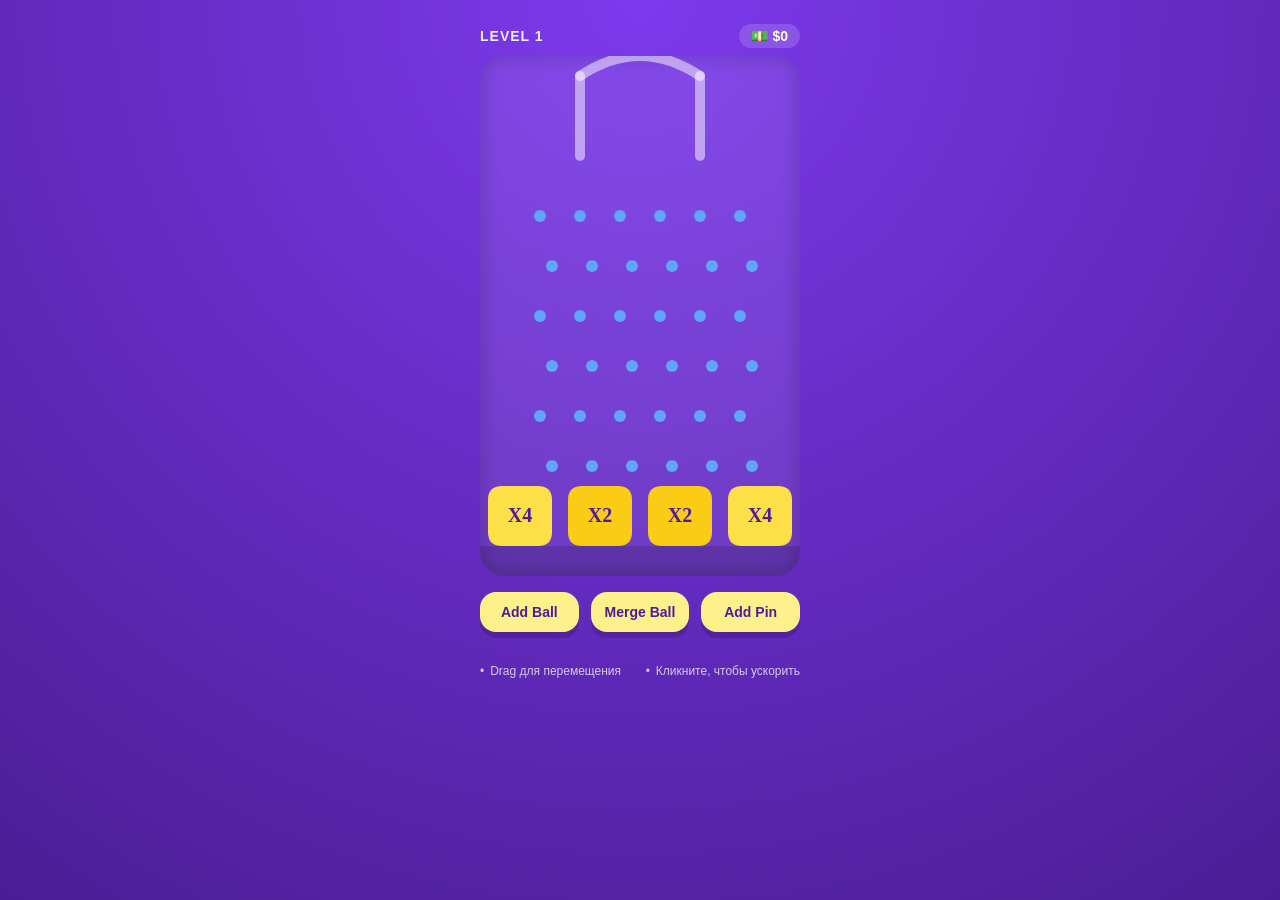
==== assets/coin-drop-game.html @ 1af7bf0e "Add simple coin drop mini-game demo" ====
<!DOCTYPE html>
<html lang="ru">
  <head>
    <meta charset="UTF-8" />
    <title>Coin Drop Game</title>
    <style>
      :root {
        font-family: "Helvetica Neue", Arial, sans-serif;
        color: #fff;
      }

      body {
        margin: 0;
        background: radial-gradient(circle at top, #7c3aed, #4c1d95);
        display: flex;
        flex-direction: column;
        align-items: center;
        justify-content: flex-start;
        min-height: 100vh;
      }

      .header {
        display: flex;
        justify-content: space-between;
        align-items: center;
        width: 320px;
        margin: 24px 0 8px;
        font-weight: 600;
      }

      .level {
        text-transform: uppercase;
        font-size: 14px;
        letter-spacing: 1px;
        opacity: 0.9;
      }

      .cash {
        background: rgba(255, 255, 255, 0.15);
        padding: 4px 12px;
        border-radius: 999px;
        font-size: 14px;
        display: flex;
        align-items: center;
        gap: 4px;
      }

      .cash::before {
        content: "💵";
      }

      canvas {
        border-radius: 24px;
        background: rgba(255, 255, 255, 0.08);
        box-shadow: inset 0 0 20px rgba(0, 0, 0, 0.2);
      }

      .controls {
        display: grid;
        grid-template-columns: repeat(3, 1fr);
        gap: 12px;
        margin: 16px 0 32px;
        width: 320px;
      }

      button {
        border: none;
        border-radius: 16px;
        padding: 12px 8px;
        background: #fef08a;
        color: #4c1d95;
        font-weight: 700;
        font-size: 14px;
        cursor: pointer;
        box-shadow: 0 6px 0 rgba(0, 0, 0, 0.15);
        transition: transform 0.1s ease, box-shadow 0.1s ease;
      }

      button:active {
        transform: translateY(2px);
        box-shadow: 0 4px 0 rgba(0, 0, 0, 0.15);
      }

      .footer {
        display: flex;
        justify-content: space-between;
        width: 320px;
        font-size: 12px;
        opacity: 0.75;
      }

      .footer span::before {
        content: "•";
        margin-right: 6px;
      }
    </style>
  </head>
  <body>
    <div class="header">
      <div class="level">LEVEL 1</div>
      <div class="cash" id="cash">$0</div>
    </div>
    <canvas id="board" width="320" height="520"></canvas>
    <div class="controls">
      <button id="addBall">Add Ball</button>
      <button id="mergeBall">Merge Ball</button>
      <button id="addPin">Add Pin</button>
    </div>
    <div class="footer">
      <span>Drag для перемещения</span>
      <span>Кликните, чтобы ускорить</span>
    </div>

    <script>
      const canvas = document.getElementById('board');
      const ctx = canvas.getContext('2d');

      const width = canvas.width;
      const height = canvas.height;

      const gravity = 0.25;
      const damping = 0.75;
      const pegRadius = 6;
      const ballRadius = 10;

      const funnelWidth = 120;
      const funnelHeight = 80;

      const bottomZones = [
        { label: 'x4', multiplier: 4, color: '#fde047' },
        { label: 'x2', multiplier: 2, color: '#facc15' },
        { label: 'x2', multiplier: 2, color: '#facc15' },
        { label: 'x4', multiplier: 4, color: '#fde047' },
      ];

      const pegs = [];
      const balls = [];
      const coins = [];

      let score = 0;
      let incomePerSecond = 5;
      let lastDrop = 0;
      let autoDropInterval = 1600;

      function createDefaultPegs() {
        pegs.length = 0;
        for (let row = 0; row < 6; row++) {
          for (let col = 0; col < 6; col++) {
            const xOffset = row % 2 === 0 ? 0 : pegRadius * 2;
            const x = 60 + col * 40 + xOffset;
            const y = 160 + row * 50;
            pegs.push({ x, y });
          }
        }
      }

      function addBall(power = 1, x = width / 2) {
        balls.push({
          x,
          y: 100,
          vx: (Math.random() - 0.5) * 2,
          vy: 0,
          power,
        });
      }

      function addPeg() {
        const x = 60 + Math.random() * 200;
        const y = 160 + Math.random() * 200;
        pegs.push({ x, y });
      }

      function spawnCoin(x, y, amount) {
        coins.push({
          x,
          y,
          vy: -2 - Math.random() * 1.5,
          life: 60,
          amount,
        });
      }

      function updateBalls() {
        for (const ball of balls) {
          ball.vy += gravity;
          ball.x += ball.vx;
          ball.y += ball.vy;

          if (ball.x < ballRadius || ball.x > width - ballRadius) {
            ball.vx *= -damping;
            ball.x = Math.max(ballRadius, Math.min(width - ballRadius, ball.x));
          }

          if (ball.y > height - 110) {
            handleMultiplierCollision(ball);
          }

          for (const peg of pegs) {
            const dx = ball.x - peg.x;
            const dy = ball.y - peg.y;
            const dist = Math.hypot(dx, dy);
            if (dist < pegRadius + ballRadius) {
              const angle = Math.atan2(dy, dx);
              const force = 3;
              ball.vx = Math.cos(angle) * force;
              ball.vy = Math.sin(angle) * force;
            }
          }
        }

        for (let i = balls.length - 1; i >= 0; i--) {
          if (balls[i].y > height + 40) {
            balls.splice(i, 1);
          }
        }
      }

      function handleMultiplierCollision(ball) {
        const zoneWidth = width / bottomZones.length;
        const zoneIndex = Math.floor(ball.x / zoneWidth);
        const zone = bottomZones[zoneIndex];

        if (!zone) {
          return;
        }

        const reward = ball.power * zone.multiplier * 5;
        score += reward;
        spawnCoin(ball.x, height - 70, reward);
        updateCash();
        ball.y = height + 999;
      }

      function updateCoins() {
        for (const coin of coins) {
          coin.life -= 1;
          coin.y += coin.vy;
          coin.vy += 0.08;
        }

        for (let i = coins.length - 1; i >= 0; i--) {
          if (coins[i].life <= 0) {
            coins.splice(i, 1);
          }
        }
      }

      function updateCash() {
        const cash = document.getElementById('cash');
        cash.textContent = `$${score.toFixed(0)}`;
      }

      function drawFunnel() {
        ctx.strokeStyle = 'rgba(255,255,255,0.5)';
        ctx.lineWidth = 10;
        ctx.lineCap = 'round';
        ctx.beginPath();
        ctx.moveTo(width / 2 - funnelWidth / 2, 20);
        ctx.lineTo(width / 2 - funnelWidth / 2, 100);
        ctx.stroke();

        ctx.beginPath();
        ctx.moveTo(width / 2 + funnelWidth / 2, 20);
        ctx.lineTo(width / 2 + funnelWidth / 2, 100);
        ctx.stroke();

        ctx.beginPath();
        ctx.moveTo(width / 2 - funnelWidth / 2, 20);
        ctx.quadraticCurveTo(width / 2, -20, width / 2 + funnelWidth / 2, 20);
        ctx.stroke();
      }

      function drawPegs() {
        ctx.fillStyle = '#60a5fa';
        for (const peg of pegs) {
          ctx.beginPath();
          ctx.arc(peg.x, peg.y, pegRadius, 0, Math.PI * 2);
          ctx.fill();
        }
      }

      function drawBalls() {
        for (const ball of balls) {
          const gradient = ctx.createRadialGradient(
            ball.x - 4,
            ball.y - 4,
            2,
            ball.x,
            ball.y,
            ballRadius
          );
          gradient.addColorStop(0, '#f8fafc');
          gradient.addColorStop(1, '#c084fc');

          ctx.fillStyle = gradient;
          ctx.beginPath();
          ctx.arc(ball.x, ball.y, ballRadius, 0, Math.PI * 2);
          ctx.fill();
        }
      }

      function roundRect(x, y, w, h, r) {
        const radius = Math.min(r, w / 2, h / 2);
        ctx.beginPath();
        ctx.moveTo(x + radius, y);
        ctx.lineTo(x + w - radius, y);
        ctx.quadraticCurveTo(x + w, y, x + w, y + radius);
        ctx.lineTo(x + w, y + h - radius);
        ctx.quadraticCurveTo(x + w, y + h, x + w - radius, y + h);
        ctx.lineTo(x + radius, y + h);
        ctx.quadraticCurveTo(x, y + h, x, y + h - radius);
        ctx.lineTo(x, y + radius);
        ctx.quadraticCurveTo(x, y, x + radius, y);
        ctx.closePath();
      }

      function drawBottomZones() {
        const zoneWidth = width / bottomZones.length;
        for (let i = 0; i < bottomZones.length; i++) {
          const zone = bottomZones[i];
          const x = i * zoneWidth;
          const y = height - 90;
          const h = 60;

          ctx.fillStyle = zone.color;
          roundRect(x + 8, y, zoneWidth - 16, h, 14);
          ctx.fill();

          ctx.fillStyle = '#4c1d95';
          ctx.font = 'bold 20px "Helvetica Neue"';
          ctx.textAlign = 'center';
          ctx.fillText(zone.label.toUpperCase(), x + zoneWidth / 2, y + 36);
        }
      }

      function drawCoins() {
        ctx.font = 'bold 16px "Helvetica Neue"';
        ctx.textAlign = 'center';
        for (const coin of coins) {
          const opacity = Math.max(0, coin.life / 60);
          ctx.fillStyle = `rgba(254, 240, 138, ${opacity})`;
          ctx.fillText(`+$${coin.amount}`, coin.x, coin.y);
        }
      }

      function drawShadow() {
        ctx.fillStyle = 'rgba(0, 0, 0, 0.15)';
        ctx.fillRect(0, height - 30, width, 30);
      }

      function loop(timestamp) {
        ctx.clearRect(0, 0, width, height);

        drawFunnel();
        drawPegs();
        drawBalls();
        drawBottomZones();
        drawCoins();
        drawShadow();

        updateBalls();
        updateCoins();

        if (timestamp - lastDrop > autoDropInterval) {
          addBall();
          lastDrop = timestamp;
        }

        requestAnimationFrame(loop);
      }

      function mergeBalls() {
        if (balls.length < 2) return;
        balls.sort((a, b) => b.power - a.power);
        const [strongest, second] = balls;
        strongest.power += second.power;
        spawnCoin(strongest.x, strongest.y, strongest.power * 10);
        balls.splice(1, 1);
      }

      canvas.addEventListener('mousemove', (event) => {
        if (event.buttons !== 1) return;
        const rect = canvas.getBoundingClientRect();
        const x = event.clientX - rect.left;
        addBall(1, x);
      });

      document.getElementById('addBall').addEventListener('click', () => addBall());
      document.getElementById('mergeBall').addEventListener('click', () => mergeBalls());
      document.getElementById('addPin').addEventListener('click', () => addPeg());

      createDefaultPegs();
      updateCash();
      requestAnimationFrame(loop);
    </script>
  </body>
</html>
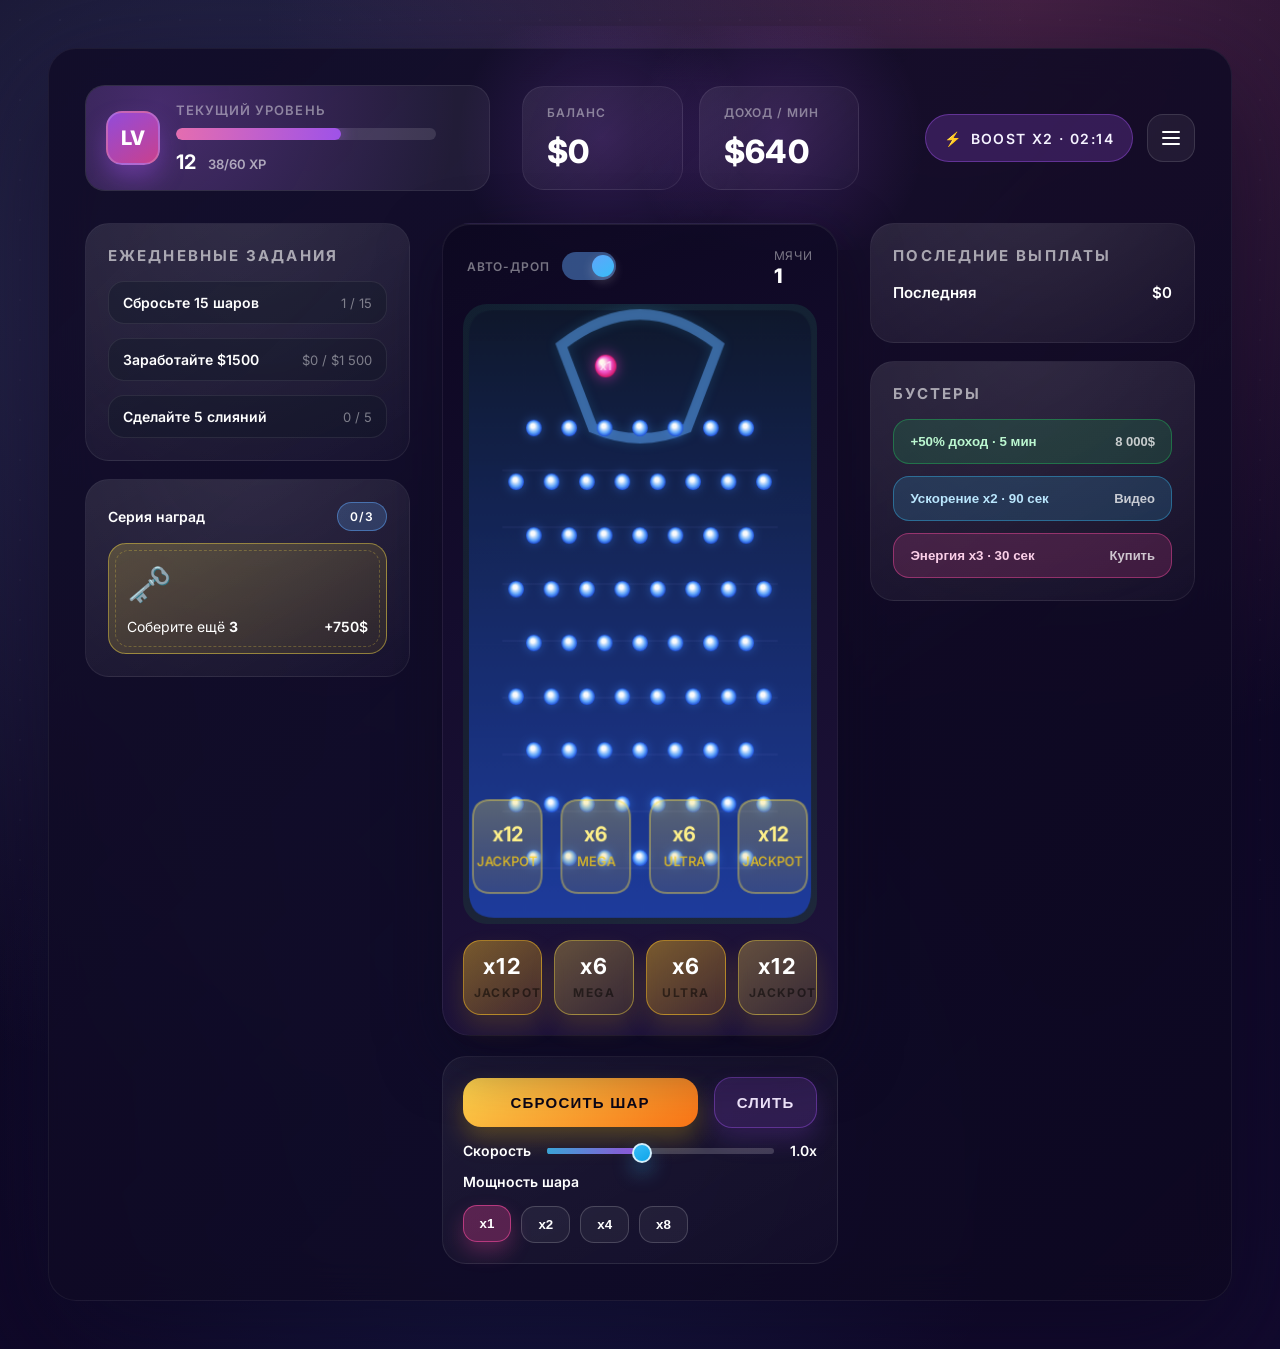
==== commit c1891f93: "Revamp coin drop demo UI" ====
--- a/assets/coin-drop-game.html
+++ b/assets/coin-drop-game.html
@@ -2,197 +2,1243 @@
 <html lang="ru">
   <head>
     <meta charset="UTF-8" />
-    <title>Coin Drop Game</title>
+    <title>Coin Drop Deluxe</title>
     <style>
+      @import url("https://fonts.googleapis.com/css2?family=Inter:wght@500;600;700;800&display=swap");
+
       :root {
-        font-family: "Helvetica Neue", Arial, sans-serif;
-        color: #fff;
+        color-scheme: dark;
+        font-family: "Inter", "Helvetica Neue", Arial, sans-serif;
+        --bg-1: #09051a;
+        --bg-2: #120a2e;
+        --bg-3: #1b103e;
+        --accent: #f97316;
+        --accent-soft: rgba(249, 115, 22, 0.24);
+        --primary: #a855f7;
+        --primary-strong: #c084fc;
+        --primary-soft: rgba(168, 85, 247, 0.2);
+        --card: rgba(255, 255, 255, 0.06);
+        --card-strong: rgba(255, 255, 255, 0.1);
+        --border: rgba(255, 255, 255, 0.08);
+        --text-dim: rgba(255, 255, 255, 0.6);
+        --text-soft: rgba(255, 255, 255, 0.44);
+      }
+
+      * {
+        box-sizing: border-box;
       }
 
       body {
         margin: 0;
-        background: radial-gradient(circle at top, #7c3aed, #4c1d95);
+        min-height: 100vh;
+        display: flex;
+        align-items: center;
+        justify-content: center;
+        background: radial-gradient(circle at 20% 20%, rgba(148, 163, 255, 0.25), transparent 55%),
+          radial-gradient(circle at 80% 0%, rgba(244, 114, 182, 0.25), transparent 45%),
+          radial-gradient(circle at 40% 80%, rgba(59, 130, 246, 0.18), transparent 40%),
+          linear-gradient(160deg, var(--bg-1), var(--bg-2));
+        color: #fff;
+        padding: 48px clamp(16px, 4vw, 48px);
+        overflow-x: hidden;
+      }
+
+      body::before {
+        content: "";
+        position: fixed;
+        inset: 0;
+        background-image: radial-gradient(rgba(255, 255, 255, 0.06) 1px, transparent 0);
+        background-size: 40px 40px;
+        opacity: 0.5;
+        pointer-events: none;
+      }
+
+      .scene {
+        width: min(1200px, 100%);
+        display: flex;
+        justify-content: center;
+      }
+
+      .frame {
+        width: 100%;
+        backdrop-filter: blur(20px);
+        background: linear-gradient(135deg, rgba(17, 12, 40, 0.9), rgba(13, 8, 32, 0.82));
+        border-radius: 28px;
+        border: 1px solid rgba(255, 255, 255, 0.06);
+        box-shadow: 0 40px 120px rgba(12, 8, 32, 0.65);
+        padding: clamp(24px, 3vw, 36px);
         display: flex;
         flex-direction: column;
+        gap: clamp(20px, 3vw, 32px);
+      }
+
+      .top-bar {
+        display: grid;
+        grid-template-columns: minmax(0, 1.2fr) minmax(0, 1fr) minmax(0, 0.9fr);
         align-items: center;
-        justify-content: flex-start;
-        min-height: 100vh;
-      }
-
-      .header {
+        gap: clamp(16px, 3vw, 32px);
+      }
+
+      .profile-card {
+        display: flex;
+        align-items: center;
+        gap: 16px;
+        padding: 16px 20px;
+        background: var(--card);
+        border-radius: 20px;
+        border: 1px solid var(--border);
+        position: relative;
+        overflow: hidden;
+      }
+
+      .profile-card::after {
+        content: "";
+        position: absolute;
+        inset: -120px;
+        background: radial-gradient(circle at 30% 40%, rgba(168, 85, 247, 0.28), transparent 60%);
+        z-index: 0;
+      }
+
+      .profile-avatar {
+        width: 54px;
+        height: 54px;
+        border-radius: 16px;
+        background: linear-gradient(145deg, rgba(168, 85, 247, 0.8), rgba(236, 72, 153, 0.8));
+        border: 2px solid rgba(255, 255, 255, 0.18);
+        display: grid;
+        place-items: center;
+        font-weight: 800;
+        font-size: 20px;
+        position: relative;
+        z-index: 1;
+        box-shadow: 0 14px 24px rgba(168, 85, 247, 0.35);
+      }
+
+      .profile-info {
+        display: flex;
+        flex-direction: column;
+        gap: 10px;
+        z-index: 1;
+      }
+
+      .label {
+        font-size: 13px;
+        font-weight: 600;
+        letter-spacing: 0.08em;
+        text-transform: uppercase;
+        color: var(--text-soft);
+      }
+
+      .level-track {
+        width: clamp(180px, 28vw, 260px);
+        height: 12px;
+        border-radius: 999px;
+        background: rgba(255, 255, 255, 0.12);
+        overflow: hidden;
+        position: relative;
+      }
+
+      .level-progress {
+        position: absolute;
+        inset: 0;
+        width: 32%;
+        border-radius: inherit;
+        background: linear-gradient(90deg, rgba(244, 114, 182, 0.9), rgba(168, 85, 247, 0.9));
+        box-shadow: 0 0 16px rgba(168, 85, 247, 0.6);
+      }
+
+      .level-meta {
+        display: flex;
+        align-items: baseline;
+        gap: 12px;
+        font-weight: 600;
+      }
+
+      .level-meta span {
+        color: var(--text-dim);
+        font-size: 13px;
+      }
+
+      .level-meta strong {
+        font-size: 20px;
+        font-weight: 700;
+        color: #fff;
+      }
+
+      .summary {
+        display: grid;
+        grid-template-columns: repeat(2, minmax(0, 1fr));
+        gap: 16px;
+      }
+
+      .summary-card {
+        padding: 18px 24px;
+        border-radius: 22px;
+        background: linear-gradient(140deg, rgba(255, 255, 255, 0.08), rgba(255, 255, 255, 0.02));
+        border: 1px solid rgba(255, 255, 255, 0.08);
+        display: flex;
+        flex-direction: column;
+        gap: 12px;
+        position: relative;
+      }
+
+      .summary-card::after {
+        content: "";
+        position: absolute;
+        inset: -60%;
+        background: radial-gradient(circle at 50% 50%, rgba(168, 85, 247, 0.18), transparent 70%);
+        z-index: 0;
+      }
+
+      .summary-label {
+        font-size: 12px;
+        font-weight: 600;
+        letter-spacing: 0.08em;
+        color: var(--text-soft);
+        text-transform: uppercase;
+        position: relative;
+        z-index: 1;
+      }
+
+      .summary-value {
+        font-size: clamp(26px, 3vw, 32px);
+        font-weight: 800;
+        color: #fff;
+        letter-spacing: 0.01em;
+        position: relative;
+        z-index: 1;
+      }
+
+      .top-actions {
+        display: flex;
+        justify-content: flex-end;
+        gap: 14px;
+      }
+
+      .chip {
+        padding: 12px 18px;
+        border-radius: 999px;
+        font-weight: 600;
+        font-size: 14px;
+        display: inline-flex;
+        align-items: center;
+        gap: 8px;
+        background: rgba(168, 85, 247, 0.22);
+        border: 1px solid rgba(168, 85, 247, 0.4);
+        color: #f5f3ff;
+        text-transform: uppercase;
+        letter-spacing: 0.1em;
+      }
+
+      .chip::before {
+        content: "⚡";
+      }
+
+      .icon-button {
+        width: 48px;
+        height: 48px;
+        border-radius: 16px;
+        border: 1px solid rgba(255, 255, 255, 0.12);
+        background: rgba(255, 255, 255, 0.06);
+        display: grid;
+        place-items: center;
+        cursor: pointer;
+        position: relative;
+        transition: transform 0.15s ease, background 0.15s ease;
+      }
+
+      .icon-button::before,
+      .icon-button::after,
+      .icon-button span {
+        content: "";
+        width: 18px;
+        height: 2px;
+        background: #fff;
+        border-radius: 999px;
+        transition: transform 0.3s ease, opacity 0.3s ease;
+      }
+
+      .icon-button span {
+        position: relative;
+        display: block;
+      }
+
+      .icon-button::before {
+        position: absolute;
+        top: 16px;
+      }
+
+      .icon-button::after {
+        position: absolute;
+        bottom: 16px;
+      }
+
+      .icon-button:hover {
+        transform: translateY(-2px);
+        background: rgba(255, 255, 255, 0.1);
+      }
+
+      .content {
+        display: grid;
+        grid-template-columns: minmax(220px, 0.9fr) minmax(380px, 1.1fr) minmax(220px, 0.9fr);
+        gap: clamp(16px, 3vw, 32px);
+      }
+
+      .panel {
+        display: flex;
+        flex-direction: column;
+        gap: 18px;
+      }
+
+      .card {
+        background: linear-gradient(150deg, rgba(255, 255, 255, 0.07), rgba(255, 255, 255, 0.02));
+        border: 1px solid rgba(255, 255, 255, 0.08);
+        border-radius: 24px;
+        padding: 22px;
+        display: flex;
+        flex-direction: column;
+        gap: 16px;
+        position: relative;
+        overflow: hidden;
+      }
+
+      .card::after {
+        content: "";
+        position: absolute;
+        inset: -120px;
+        background: radial-gradient(circle at 50% 20%, rgba(255, 255, 255, 0.12), transparent 70%);
+        opacity: 0.6;
+        pointer-events: none;
+      }
+
+      .card-title {
+        font-size: 15px;
+        letter-spacing: 0.14em;
+        text-transform: uppercase;
+        font-weight: 700;
+        color: var(--text-dim);
+      }
+
+      .mission-list {
+        list-style: none;
+        margin: 0;
+        padding: 0;
+        display: flex;
+        flex-direction: column;
+        gap: 14px;
+        position: relative;
+        z-index: 1;
+      }
+
+      .mission-item {
+        display: flex;
+        align-items: center;
+        justify-content: space-between;
+        gap: 12px;
+        padding: 12px 14px;
+        border-radius: 16px;
+        background: rgba(17, 24, 39, 0.38);
+        border: 1px solid rgba(255, 255, 255, 0.08);
+      }
+
+      .mission-item.completed {
+        background: rgba(59, 130, 246, 0.28);
+        border-color: rgba(59, 130, 246, 0.42);
+      }
+
+      .mission-item.completed .mission-progress {
+        color: rgba(255, 255, 255, 0.8);
+      }
+
+      .mission-name {
+        font-weight: 600;
+        font-size: 14px;
+      }
+
+      .mission-progress {
+        font-size: 13px;
+        color: var(--text-soft);
+      }
+
+      .collection-card {
+        gap: 12px;
+      }
+
+      .collection-card .card-header {
         display: flex;
         justify-content: space-between;
         align-items: center;
-        width: 320px;
-        margin: 24px 0 8px;
         font-weight: 600;
-      }
-
-      .level {
+        font-size: 14px;
+        position: relative;
+        z-index: 1;
+      }
+
+      .tag {
+        padding: 6px 12px;
+        border-radius: 999px;
+        background: rgba(96, 165, 250, 0.22);
+        border: 1px solid rgba(96, 165, 250, 0.5);
+        font-size: 12px;
+        letter-spacing: 0.08em;
         text-transform: uppercase;
+      }
+
+      .chest {
+        position: relative;
+        z-index: 1;
+        border-radius: 18px;
+        padding: 18px;
+        background: linear-gradient(145deg, rgba(253, 224, 71, 0.22), rgba(250, 204, 21, 0.08));
+        border: 1px solid rgba(253, 224, 71, 0.45);
+        display: flex;
+        flex-direction: column;
+        gap: 12px;
+      }
+
+      .chest::before {
+        content: "";
+        position: absolute;
+        inset: 6px;
+        border-radius: 14px;
+        border: 1px dashed rgba(253, 224, 71, 0.5);
+        opacity: 0.5;
+      }
+
+      .chest-icon {
+        font-size: 36px;
+        align-self: flex-start;
+      }
+
+      .chest-info {
+        display: flex;
+        justify-content: space-between;
+        align-items: center;
         font-size: 14px;
-        letter-spacing: 1px;
-        opacity: 0.9;
-      }
-
-      .cash {
-        background: rgba(255, 255, 255, 0.15);
-        padding: 4px 12px;
+      }
+
+      .playfield {
+        display: flex;
+        flex-direction: column;
+        gap: 20px;
+      }
+
+      .board-shell {
+        background: linear-gradient(160deg, rgba(13, 8, 32, 0.9), rgba(32, 21, 63, 0.92));
+        border-radius: 28px;
+        padding: 20px;
+        border: 1px solid rgba(255, 255, 255, 0.06);
+        box-shadow: inset 0 1px 0 rgba(255, 255, 255, 0.08), 0 22px 60px rgba(13, 8, 32, 0.6);
+        position: relative;
+        display: flex;
+        flex-direction: column;
+        gap: 16px;
+      }
+
+      .board-header {
+        display: flex;
+        justify-content: space-between;
+        align-items: center;
+        padding: 0 4px;
+      }
+
+      .board-header .small-label {
+        font-size: 12px;
+        letter-spacing: 0.08em;
+        text-transform: uppercase;
+        color: var(--text-soft);
+      }
+
+      .switch {
+        position: relative;
+        width: 54px;
+        height: 28px;
+      }
+
+      .switch input {
+        display: none;
+      }
+
+      .switch-label {
+        display: inline-flex;
+        align-items: center;
+        gap: 12px;
+        font-weight: 600;
+      }
+
+      .switch-track {
+        position: absolute;
+        inset: 0;
         border-radius: 999px;
+        background: rgba(255, 255, 255, 0.16);
+        transition: background 0.2s ease;
+      }
+
+      .switch-thumb {
+        position: absolute;
+        top: 3px;
+        left: 4px;
+        width: 22px;
+        height: 22px;
+        border-radius: 50%;
+        background: #fff;
+        box-shadow: 0 4px 12px rgba(255, 255, 255, 0.22);
+        transition: transform 0.25s cubic-bezier(0.4, 0, 0.2, 1);
+      }
+
+      .switch input:checked + .switch-track {
+        background: rgba(96, 165, 250, 0.45);
+      }
+
+      .switch input:checked + .switch-track + .switch-thumb {
+        transform: translateX(26px);
+        background: linear-gradient(145deg, #60a5fa, #38bdf8);
+      }
+
+      canvas {
+        width: min(420px, 100%);
+        height: 620px;
+        border-radius: 24px;
+        display: block;
+        background: radial-gradient(circle at 50% 0%, rgba(56, 189, 248, 0.08), transparent 65%),
+          linear-gradient(160deg, rgba(17, 24, 39, 0.96), rgba(30, 41, 59, 0.94));
+      }
+
+      .slots {
+        display: grid;
+        grid-template-columns: repeat(4, minmax(0, 1fr));
+        gap: 12px;
+      }
+
+      .slot {
+        padding: 12px 10px 14px;
+        border-radius: 18px;
+        background: linear-gradient(145deg, rgba(252, 211, 77, 0.32), rgba(250, 204, 21, 0.12));
+        border: 1px solid rgba(253, 224, 71, 0.42);
+        text-align: center;
+        box-shadow: 0 12px 24px rgba(234, 179, 8, 0.16);
+        display: flex;
+        flex-direction: column;
+        gap: 6px;
+        font-weight: 700;
+      }
+
+      .slot:nth-child(odd) {
+        background: linear-gradient(145deg, rgba(251, 191, 36, 0.42), rgba(245, 158, 11, 0.18));
+        border-color: rgba(251, 191, 36, 0.5);
+      }
+
+      .slot-multiplier {
+        font-size: 22px;
+        letter-spacing: 0.06em;
+      }
+
+      .slot-label {
+        font-size: 12px;
+        letter-spacing: 0.12em;
+        color: rgba(0, 0, 0, 0.5);
+        text-transform: uppercase;
+      }
+
+      .control-panel {
+        display: flex;
+        flex-direction: column;
+        gap: 14px;
+        padding: 20px;
+        border-radius: 24px;
+        background: linear-gradient(150deg, rgba(255, 255, 255, 0.06), rgba(255, 255, 255, 0.02));
+        border: 1px solid rgba(255, 255, 255, 0.08);
+      }
+
+      .control-row {
+        display: flex;
+        align-items: center;
+        gap: 16px;
+      }
+
+      .control-row:first-child {
+        justify-content: space-between;
+      }
+
+      .primary,
+      .secondary {
+        border: none;
+        border-radius: 18px;
+        padding: 16px 26px;
+        font-weight: 700;
+        font-size: 15px;
+        letter-spacing: 0.08em;
+        text-transform: uppercase;
+        cursor: pointer;
+        transition: transform 0.18s ease, box-shadow 0.18s ease;
+      }
+
+      .primary {
+        flex: 1;
+        color: #0b0616;
+        background: linear-gradient(145deg, #fcd34d, #f97316);
+        box-shadow: 0 12px 24px rgba(234, 179, 8, 0.28);
+      }
+
+      .primary:active {
+        transform: translateY(1px);
+        box-shadow: 0 8px 16px rgba(234, 179, 8, 0.24);
+      }
+
+      .secondary {
+        padding: 16px 22px;
+        background: rgba(168, 85, 247, 0.18);
+        color: #f3e8ff;
+        border: 1px solid rgba(168, 85, 247, 0.4);
+        box-shadow: 0 12px 24px rgba(168, 85, 247, 0.18);
+      }
+
+      .secondary:active {
+        transform: translateY(1px);
+      }
+
+      .slider-row {
+        justify-content: space-between;
+      }
+
+      .slider-row span {
         font-size: 14px;
-        display: flex;
+        font-weight: 600;
+      }
+
+      .slider {
+        flex: 1;
+        position: relative;
+        height: 6px;
+        background: rgba(255, 255, 255, 0.18);
+        border-radius: 999px;
+      }
+
+      .slider input[type="range"] {
+        -webkit-appearance: none;
+        appearance: none;
+        width: 100%;
+        height: 6px;
+        background: transparent;
+        position: absolute;
+        inset: 0;
+      }
+
+      .slider input[type="range"]::-webkit-slider-thumb {
+        -webkit-appearance: none;
+        appearance: none;
+        width: 20px;
+        height: 20px;
+        border-radius: 50%;
+        background: linear-gradient(145deg, #38bdf8, #0ea5e9);
+        border: 2px solid rgba(255, 255, 255, 0.8);
+        box-shadow: 0 10px 20px rgba(56, 189, 248, 0.35);
+        cursor: pointer;
+      }
+
+      .slider input[type="range"]::-moz-range-thumb {
+        width: 20px;
+        height: 20px;
+        border-radius: 50%;
+        background: linear-gradient(145deg, #38bdf8, #0ea5e9);
+        border: 2px solid rgba(255, 255, 255, 0.8);
+        box-shadow: 0 10px 20px rgba(56, 189, 248, 0.35);
+        cursor: pointer;
+      }
+
+      .slider-fill {
+        position: absolute;
+        inset: 0;
+        background: linear-gradient(90deg, rgba(56, 189, 248, 0.8), rgba(168, 85, 247, 0.8));
+        border-radius: inherit;
+        transform-origin: left center;
+        pointer-events: none;
+      }
+
+      .power-row {
+        flex-wrap: wrap;
+        align-items: flex-start;
+      }
+
+      .row-label {
+        font-size: 14px;
+        font-weight: 600;
+      }
+
+      .chip-group {
+        display: flex;
+        gap: 10px;
+        flex-wrap: wrap;
+      }
+
+      .chip-button {
+        padding: 10px 16px;
+        border-radius: 14px;
+        border: 1px solid rgba(255, 255, 255, 0.18);
+        background: rgba(255, 255, 255, 0.05);
+        color: #fff;
+        font-weight: 600;
+        cursor: pointer;
+        transition: background 0.15s ease, border 0.15s ease, transform 0.15s ease;
+      }
+
+      .chip-button.active {
+        background: rgba(236, 72, 153, 0.3);
+        border-color: rgba(236, 72, 153, 0.65);
+        box-shadow: 0 10px 20px rgba(236, 72, 153, 0.28);
+        transform: translateY(-1px);
+      }
+
+      .income-card {
+        gap: 18px;
+      }
+
+      .payout-line {
+        display: flex;
+        justify-content: space-between;
+        font-weight: 600;
+        font-size: 15px;
+        position: relative;
+        z-index: 1;
+      }
+
+      .payout-history {
+        display: flex;
+        flex-direction: column;
+        gap: 12px;
+        position: relative;
+        z-index: 1;
+      }
+
+      .history-item {
+        display: flex;
+        justify-content: space-between;
         align-items: center;
-        gap: 4px;
-      }
-
-      .cash::before {
-        content: "💵";
-      }
-
-      canvas {
-        border-radius: 24px;
-        background: rgba(255, 255, 255, 0.08);
-        box-shadow: inset 0 0 20px rgba(0, 0, 0, 0.2);
-      }
-
-      .controls {
-        display: grid;
-        grid-template-columns: repeat(3, 1fr);
+        padding: 10px 14px;
+        border-radius: 14px;
+        border: 1px solid rgba(255, 255, 255, 0.08);
+        background: rgba(15, 23, 42, 0.35);
+        font-size: 13px;
+      }
+
+      .history-item strong {
+        font-size: 15px;
+        color: #fcd34d;
+        letter-spacing: 0.02em;
+      }
+
+      .booster-list {
+        display: flex;
+        flex-direction: column;
         gap: 12px;
-        margin: 16px 0 32px;
-        width: 320px;
-      }
-
-      button {
+        position: relative;
+        z-index: 1;
+      }
+
+      .booster {
         border: none;
+        display: flex;
+        justify-content: space-between;
+        align-items: center;
+        padding: 14px 16px;
         border-radius: 16px;
-        padding: 12px 8px;
-        background: #fef08a;
-        color: #4c1d95;
+        background: rgba(34, 197, 94, 0.16);
+        border: 1px solid rgba(34, 197, 94, 0.4);
+        color: #bbf7d0;
+        font-weight: 600;
+        cursor: pointer;
+        transition: transform 0.15s ease, box-shadow 0.15s ease;
+      }
+
+      .booster:nth-child(2) {
+        background: rgba(56, 189, 248, 0.16);
+        border-color: rgba(56, 189, 248, 0.4);
+        color: #bae6fd;
+      }
+
+      .booster:nth-child(3) {
+        background: rgba(236, 72, 153, 0.18);
+        border-color: rgba(236, 72, 153, 0.48);
+        color: #fbcfe8;
+      }
+
+      .booster:active {
+        transform: translateY(1px);
+      }
+
+      .booster span:last-child {
+        font-size: 13px;
+        color: rgba(255, 255, 255, 0.75);
+      }
+
+      .value-text {
+        font-size: 14px;
+        font-weight: 600;
+      }
+
+      .coin-pop {
+        position: absolute;
+        pointer-events: none;
         font-weight: 700;
-        font-size: 14px;
-        cursor: pointer;
-        box-shadow: 0 6px 0 rgba(0, 0, 0, 0.15);
-        transition: transform 0.1s ease, box-shadow 0.1s ease;
-      }
-
-      button:active {
-        transform: translateY(2px);
-        box-shadow: 0 4px 0 rgba(0, 0, 0, 0.15);
-      }
-
-      .footer {
-        display: flex;
-        justify-content: space-between;
-        width: 320px;
-        font-size: 12px;
-        opacity: 0.75;
-      }
-
-      .footer span::before {
-        content: "•";
-        margin-right: 6px;
+        color: #fcd34d;
+        text-shadow: 0 6px 16px rgba(250, 204, 21, 0.48);
+        opacity: 0;
+        transform: translateY(0);
+        animation: floatUp 0.8s ease-out forwards;
+      }
+
+      @keyframes floatUp {
+        0% {
+          opacity: 0;
+          transform: translate(-50%, 10px);
+        }
+        20% {
+          opacity: 1;
+        }
+        100% {
+          opacity: 0;
+          transform: translate(-50%, -40px);
+        }
+      }
+
+      @media (max-width: 1080px) {
+        .top-bar {
+          grid-template-columns: 1fr;
+        }
+
+        .top-actions {
+          justify-content: flex-start;
+        }
+
+        .content {
+          grid-template-columns: 1fr;
+        }
+
+        .panel {
+          flex-direction: row;
+          overflow-x: auto;
+        }
+
+        .panel .card {
+          min-width: 260px;
+          flex: 1;
+        }
+
+        .playfield {
+          order: -1;
+        }
+      }
+
+      @media (max-width: 720px) {
+        body {
+          padding: 24px 12px 64px;
+        }
+
+        .frame {
+          padding: 20px 16px 28px;
+        }
+
+        .panel {
+          flex-direction: column;
+        }
+
+        canvas {
+          height: 520px;
+        }
       }
     </style>
   </head>
   <body>
-    <div class="header">
-      <div class="level">LEVEL 1</div>
-      <div class="cash" id="cash">$0</div>
-    </div>
-    <canvas id="board" width="320" height="520"></canvas>
-    <div class="controls">
-      <button id="addBall">Add Ball</button>
-      <button id="mergeBall">Merge Ball</button>
-      <button id="addPin">Add Pin</button>
-    </div>
-    <div class="footer">
-      <span>Drag для перемещения</span>
-      <span>Кликните, чтобы ускорить</span>
+    <div class="scene">
+      <div class="frame">
+        <header class="top-bar">
+          <div class="profile-card">
+            <div class="profile-avatar">LV</div>
+            <div class="profile-info">
+              <span class="label">Текущий уровень</span>
+              <div class="level-track">
+                <div class="level-progress" id="levelProgress"></div>
+              </div>
+              <div class="level-meta">
+                <strong id="levelValue">12</strong>
+                <span><span id="xpValue">38</span>/<span id="xpTarget">60</span> XP</span>
+              </div>
+            </div>
+          </div>
+          <div class="summary">
+            <div class="summary-card">
+              <span class="summary-label">Баланс</span>
+              <span class="summary-value" id="balanceLarge">$0</span>
+            </div>
+            <div class="summary-card">
+              <span class="summary-label">Доход / мин</span>
+              <span class="summary-value" id="incomeValue">$120</span>
+            </div>
+          </div>
+          <div class="top-actions">
+            <div class="chip">BOOST x2 · 02:14</div>
+            <button class="icon-button" aria-label="Меню">
+              <span></span>
+            </button>
+          </div>
+        </header>
+
+        <div class="content">
+          <aside class="panel panel-left">
+            <div class="card mission-card">
+              <div class="card-title">Ежедневные задания</div>
+              <ul class="mission-list" id="missionList"></ul>
+            </div>
+            <div class="card collection-card">
+              <div class="card-header">
+                <span>Серия наград</span>
+                <span class="tag" id="streakTag">2/5</span>
+              </div>
+              <div class="chest">
+                <div class="chest-icon">🗝️</div>
+                <div class="chest-info">
+                  <span>Соберите ещё <strong id="streakRemaining">3</strong></span>
+                  <span class="value-text">+750$</span>
+                </div>
+              </div>
+            </div>
+          </aside>
+
+          <section class="playfield">
+            <div class="board-shell">
+              <div class="board-header">
+                <div class="switch-label">
+                  <span class="small-label">Авто-дроп</span>
+                  <label class="switch">
+                    <input type="checkbox" id="autoToggle" checked />
+                    <span class="switch-track"></span>
+                    <span class="switch-thumb"></span>
+                  </label>
+                </div>
+                <div>
+                  <span class="small-label">Мячи</span>
+                  <div class="summary-value" id="ballCounter" style="font-size: 20px;">0</div>
+                </div>
+              </div>
+              <canvas id="board" width="360" height="600"></canvas>
+              <div class="slots" id="slotLabels"></div>
+            </div>
+
+            <div class="control-panel">
+              <div class="control-row">
+                <button class="primary" id="dropButton">Сбросить шар</button>
+                <button class="secondary" id="mergeButton">Слить</button>
+              </div>
+              <div class="control-row slider-row">
+                <span>Скорость</span>
+                <div class="slider">
+                  <div class="slider-fill" id="speedFill"></div>
+                  <input type="range" id="speedRange" min="0.6" max="1.6" step="0.1" value="1" />
+                </div>
+                <span class="value-text" id="speedValue">1.0x</span>
+              </div>
+              <div class="control-row power-row">
+                <span class="row-label">Мощность шара</span>
+                <div class="chip-group" id="powerChips"></div>
+              </div>
+            </div>
+          </section>
+
+          <aside class="panel panel-right">
+            <div class="card income-card">
+              <div class="card-title">Последние выплаты</div>
+              <div class="payout-line">
+                <span>Последняя</span>
+                <span id="lastPayout">$0</span>
+              </div>
+              <div class="payout-history" id="payoutHistory"></div>
+            </div>
+            <div class="card booster-card">
+              <div class="card-title">Бустеры</div>
+              <div class="booster-list">
+                <button class="booster" data-boost="income">
+                  <span>+50% доход · 5 мин</span>
+                  <span>8 000$</span>
+                </button>
+                <button class="booster" data-boost="speed">
+                  <span>Ускорение x2 · 90 сек</span>
+                  <span>Видео</span>
+                </button>
+                <button class="booster" data-boost="power">
+                  <span>Энергия x3 · 30 сек</span>
+                  <span>Купить</span>
+                </button>
+              </div>
+            </div>
+          </aside>
+        </div>
+      </div>
     </div>
 
     <script>
       const canvas = document.getElementById('board');
       const ctx = canvas.getContext('2d');
-
       const width = canvas.width;
       const height = canvas.height;
 
-      const gravity = 0.25;
-      const damping = 0.75;
-      const pegRadius = 6;
-      const ballRadius = 10;
-
-      const funnelWidth = 120;
-      const funnelHeight = 80;
-
-      const bottomZones = [
-        { label: 'x4', multiplier: 4, color: '#fde047' },
-        { label: 'x2', multiplier: 2, color: '#facc15' },
-        { label: 'x2', multiplier: 2, color: '#facc15' },
-        { label: 'x4', multiplier: 4, color: '#fde047' },
+      const missions = [
+        { id: 'drops', title: 'Сбросьте 15 шаров', progress: 0, goal: 15 },
+        { id: 'earn', title: 'Заработайте $1500', progress: 0, goal: 1500 },
+        { id: 'merge', title: 'Сделайте 5 слияний', progress: 0, goal: 5 },
       ];
+
+      const slotConfig = [
+        { label: 'JACKPOT', multiplier: 12 },
+        { label: 'MEGA', multiplier: 6 },
+        { label: 'ULTRA', multiplier: 6 },
+        { label: 'JACKPOT', multiplier: 12 },
+      ];
+
+      const powerOptions = [1, 2, 4, 8];
+
+      const state = {
+        score: 0,
+        level: 12,
+        xp: 38,
+        xpTarget: 60,
+        autoDrop: true,
+        dropPower: powerOptions[0],
+        dropSpeed: 1,
+        lastDrop: 0,
+        autoDropInterval: 1500,
+        baseIncomePerMinute: 640,
+        payouts: [],
+        mergeCount: 0,
+      };
 
       const pegs = [];
       const balls = [];
-      const coins = [];
-
-      let score = 0;
-      let incomePerSecond = 5;
-      let lastDrop = 0;
-      let autoDropInterval = 1600;
-
-      function createDefaultPegs() {
+      const floatingTexts = [];
+
+      const gravity = 0.22;
+      const pegRadius = 8;
+      const ballRadius = 11;
+      const damping = 0.78;
+
+      function roundRectPath(context, x, y, w, h, r) {
+        const radius = Math.min(r, w / 2, h / 2);
+        context.beginPath();
+        context.moveTo(x + radius, y);
+        context.lineTo(x + w - radius, y);
+        context.quadraticCurveTo(x + w, y, x + w, y + radius);
+        context.lineTo(x + w, y + h - radius);
+        context.quadraticCurveTo(x + w, y + h, x + w - radius, y + h);
+        context.lineTo(x + radius, y + h);
+        context.quadraticCurveTo(x, y + h, x, y + h - radius);
+        context.lineTo(x, y + radius);
+        context.quadraticCurveTo(x, y, x + radius, y);
+        context.closePath();
+      }
+
+      function buildPegs() {
         pegs.length = 0;
-        for (let row = 0; row < 6; row++) {
-          for (let col = 0; col < 6; col++) {
-            const xOffset = row % 2 === 0 ? 0 : pegRadius * 2;
-            const x = 60 + col * 40 + xOffset;
-            const y = 160 + row * 50;
-            pegs.push({ x, y });
+        const rows = 9;
+        const cols = 9;
+        const startY = 120;
+        const spacingY = 52;
+        const spacingX = 36;
+        const offsetX = width / 2 - ((cols - 1) * spacingX) / 2;
+
+        for (let row = 0; row < rows; row++) {
+          const y = startY + row * spacingY;
+          for (let col = 0; col < cols; col++) {
+            const xOffset = row % 2 === 0 ? 0 : spacingX / 2;
+            const x = offsetX + col * spacingX + xOffset;
+            if (x > 40 && x < width - 40) {
+              pegs.push({ x, y });
+            }
           }
         }
       }
 
-      function addBall(power = 1, x = width / 2) {
+      function spawnBall(x = width / 2, power = state.dropPower) {
         balls.push({
           x,
-          y: 100,
-          vx: (Math.random() - 0.5) * 2,
-          vy: 0,
+          y: 60,
+          vx: (Math.random() - 0.5) * 1.4,
+          vy: 1,
           power,
+          hue: 260 + Math.random() * 60,
         });
-      }
-
-      function addPeg() {
-        const x = 60 + Math.random() * 200;
-        const y = 160 + Math.random() * 200;
-        pegs.push({ x, y });
-      }
-
-      function spawnCoin(x, y, amount) {
-        coins.push({
+        missions[0].progress = Math.min(missions[0].progress + 1, missions[0].goal);
+        updateMissionUI();
+        updateBallCounter();
+      }
+
+      function mergeTopBalls() {
+        if (balls.length < 2) return;
+        balls.sort((a, b) => b.power - a.power);
+        const [primary, secondary] = balls;
+        primary.power += secondary.power;
+        balls.splice(1, 1);
+        state.mergeCount += 1;
+        missions[2].progress = Math.min(state.mergeCount, missions[2].goal);
+        pushPayout(primary.power * 15, primary.x, primary.y);
+        updateMissionUI();
+        updateBallCounter();
+      }
+
+      function pushPayout(amount, x, y) {
+        state.score += amount;
+        missions[1].progress = Math.min(missions[1].progress + amount, missions[1].goal);
+        state.payouts.unshift({ amount, timestamp: Date.now() });
+        if (state.payouts.length > 6) state.payouts.pop();
+        updateScoreUI();
+        updateMissionUI();
+        spawnFloatingText(amount, x, y);
+      }
+
+      function spawnFloatingText(amount, x, y) {
+        floatingTexts.push({
+          text: `+$${amount.toLocaleString('ru-RU')}`,
           x,
           y,
-          vy: -2 - Math.random() * 1.5,
           life: 60,
-          amount,
         });
       }
 
-      function updateBalls() {
+      function updateBallCounter() {
+        document.getElementById('ballCounter').textContent = balls.length;
+      }
+
+      function updateScoreUI() {
+        const balanceLarge = document.getElementById('balanceLarge');
+        balanceLarge.textContent = `$${state.score.toLocaleString('ru-RU')}`;
+        document.getElementById('lastPayout').textContent =
+          state.payouts.length > 0
+            ? `$${state.payouts[0].amount.toLocaleString('ru-RU')}`
+            : '$0';
+        const history = document.getElementById('payoutHistory');
+        history.innerHTML = '';
+        state.payouts.forEach((payout, index) => {
+          const item = document.createElement('div');
+          item.className = 'history-item';
+          const secondsAgo = Math.floor((Date.now() - payout.timestamp) / 1000);
+          item.innerHTML = `<span>${index + 1} место · ${secondsAgo}s назад</span><strong>+$${payout.amount.toLocaleString('ru-RU')}</strong>`;
+          history.appendChild(item);
+        });
+        updateLevel();
+      }
+
+      function updateLevel() {
+        const levelProgressEl = document.getElementById('levelProgress');
+        const xpValue = document.getElementById('xpValue');
+        const xpTarget = document.getElementById('xpTarget');
+        const levelValue = document.getElementById('levelValue');
+
+        while (state.xp >= state.xpTarget) {
+          state.xp -= state.xpTarget;
+          state.level += 1;
+          state.xpTarget = Math.round(state.xpTarget * 1.2 + 10);
+        }
+
+        levelValue.textContent = state.level;
+        xpValue.textContent = state.xp;
+        xpTarget.textContent = state.xpTarget;
+        const progress = Math.min(1, state.xp / state.xpTarget);
+        levelProgressEl.style.width = `${progress * 100}%`;
+      }
+
+      function updateMissionUI() {
+        const missionList = document.getElementById('missionList');
+        missionList.innerHTML = '';
+        missions.forEach((mission) => {
+          const li = document.createElement('li');
+          li.className = 'mission-item';
+          const completed = mission.progress >= mission.goal;
+          if (completed) {
+            li.classList.add('completed');
+          }
+          const progressText =
+            mission.id === 'earn'
+              ? `$${Math.min(mission.progress, mission.goal).toLocaleString('ru-RU')} / $${mission.goal.toLocaleString('ru-RU')}`
+              : `${Math.min(mission.progress, mission.goal)} / ${mission.goal}`;
+          li.innerHTML = `
+            <div class="mission-name">${mission.title}</div>
+            <div class="mission-progress">${progressText}</div>
+          `;
+          missionList.appendChild(li);
+        });
+
+        const completed = missions.filter((mission) => mission.progress >= mission.goal).length;
+        const streakTag = document.getElementById('streakTag');
+        const streakRemaining = document.getElementById('streakRemaining');
+        streakTag.textContent = `${completed}/${missions.length}`;
+        streakRemaining.textContent = Math.max(0, missions.length - completed);
+      }
+
+      function updateSlotLabels() {
+        const slotContainer = document.getElementById('slotLabels');
+        slotContainer.innerHTML = '';
+        slotConfig.forEach((slot) => {
+          const div = document.createElement('div');
+          div.className = 'slot';
+          div.innerHTML = `
+            <span class="slot-multiplier">x${slot.multiplier}</span>
+            <span class="slot-label">${slot.label}</span>
+          `;
+          slotContainer.appendChild(div);
+        });
+      }
+
+      function updatePowerChips() {
+        const container = document.getElementById('powerChips');
+        container.innerHTML = '';
+        powerOptions.forEach((power) => {
+          const button = document.createElement('button');
+          button.className = 'chip-button';
+          button.textContent = `x${power}`;
+          if (power === state.dropPower) {
+            button.classList.add('active');
+          }
+          button.addEventListener('click', () => {
+            state.dropPower = power;
+            updatePowerChips();
+          });
+          container.appendChild(button);
+        });
+      }
+
+      function updateSpeed(value) {
+        const multiplier = Number(value);
+        state.dropSpeed = multiplier;
+        document.getElementById('speedValue').textContent = `${multiplier.toFixed(1)}x`;
+        const ratio = (multiplier - 0.6) / (1.6 - 0.6);
+        document.getElementById('speedFill').style.transform = `scaleX(${Math.max(0.08, ratio)})`;
+        const incomeValue = document.getElementById('incomeValue');
+        const income = Math.round(state.baseIncomePerMinute * state.dropSpeed);
+        incomeValue.textContent = `$${income.toLocaleString('ru-RU')}`;
+      }
+
+      function handleSlotCollision(ball) {
+        const slotWidth = width / slotConfig.length;
+        const index = Math.min(slotConfig.length - 1, Math.max(0, Math.floor(ball.x / slotWidth)));
+        const slot = slotConfig[index];
+        const reward = Math.round(ball.power * slot.multiplier * 25);
+        state.xp += Math.round(reward / 40);
+        pushPayout(reward, ball.x, height - 110);
+      }
+
+      function updateBalls(deltaTime) {
+        const timeScale = deltaTime * state.dropSpeed;
         for (const ball of balls) {
-          ball.vy += gravity;
-          ball.x += ball.vx;
-          ball.y += ball.vy;
+          ball.vy += gravity * timeScale;
+          ball.x += ball.vx * timeScale;
+          ball.y += ball.vy * timeScale;
 
           if (ball.x < ballRadius || ball.x > width - ballRadius) {
             ball.vx *= -damping;
             ball.x = Math.max(ballRadius, Math.min(width - ballRadius, ball.x));
           }
 
-          if (ball.y > height - 110) {
-            handleMultiplierCollision(ball);
+          if (ball.y > height - 110 && ball._scored !== true) {
+            handleSlotCollision(ball);
+            ball._scored = true;
           }
 
           for (const peg of pegs) {
@@ -201,196 +1247,213 @@
             const dist = Math.hypot(dx, dy);
             if (dist < pegRadius + ballRadius) {
               const angle = Math.atan2(dy, dx);
-              const force = 3;
-              ball.vx = Math.cos(angle) * force;
-              ball.vy = Math.sin(angle) * force;
+              const speed = Math.max(2.6, Math.min(4.8, Math.hypot(ball.vx, ball.vy)));
+              ball.vx = Math.cos(angle) * speed;
+              ball.vy = Math.sin(angle) * speed;
+              ball.x = peg.x + Math.cos(angle) * (pegRadius + ballRadius + 0.1);
+              ball.y = peg.y + Math.sin(angle) * (pegRadius + ballRadius + 0.1);
             }
           }
         }
 
         for (let i = balls.length - 1; i >= 0; i--) {
-          if (balls[i].y > height + 40) {
+          if (balls[i].y > height + 80) {
             balls.splice(i, 1);
+            updateBallCounter();
           }
         }
       }
 
-      function handleMultiplierCollision(ball) {
-        const zoneWidth = width / bottomZones.length;
-        const zoneIndex = Math.floor(ball.x / zoneWidth);
-        const zone = bottomZones[zoneIndex];
-
-        if (!zone) {
-          return;
-        }
-
-        const reward = ball.power * zone.multiplier * 5;
-        score += reward;
-        spawnCoin(ball.x, height - 70, reward);
-        updateCash();
-        ball.y = height + 999;
-      }
-
-      function updateCoins() {
-        for (const coin of coins) {
-          coin.life -= 1;
-          coin.y += coin.vy;
-          coin.vy += 0.08;
-        }
-
-        for (let i = coins.length - 1; i >= 0; i--) {
-          if (coins[i].life <= 0) {
-            coins.splice(i, 1);
+      function updateFloatingTexts() {
+        for (const text of floatingTexts) {
+          text.life -= 1;
+          text.y -= 0.8;
+        }
+        for (let i = floatingTexts.length - 1; i >= 0; i--) {
+          if (floatingTexts[i].life <= 0) {
+            floatingTexts.splice(i, 1);
           }
         }
       }
 
-      function updateCash() {
-        const cash = document.getElementById('cash');
-        cash.textContent = `$${score.toFixed(0)}`;
+      function drawBackground() {
+        ctx.clearRect(0, 0, width, height);
+
+        ctx.save();
+        roundRectPath(ctx, 6, 6, width - 12, height - 12, 26);
+        const gradient = ctx.createLinearGradient(0, 0, 0, height);
+        gradient.addColorStop(0, 'rgba(15, 23, 42, 0.95)');
+        gradient.addColorStop(1, 'rgba(30, 64, 175, 0.85)');
+        ctx.fillStyle = gradient;
+        ctx.fill();
+        ctx.restore();
+
+        ctx.save();
+        ctx.globalAlpha = 0.25;
+        ctx.fillStyle = 'rgba(148, 163, 255, 0.2)';
+        for (let i = 0; i < 8; i++) {
+          const y = 160 + i * 55;
+          ctx.fillRect(40, y, width - 80, 2);
+        }
+        ctx.restore();
       }
 
       function drawFunnel() {
-        ctx.strokeStyle = 'rgba(255,255,255,0.5)';
+        ctx.save();
+        ctx.strokeStyle = 'rgba(96, 165, 250, 0.5)';
         ctx.lineWidth = 10;
         ctx.lineCap = 'round';
+        ctx.shadowColor = 'rgba(56, 189, 248, 0.35)';
+        ctx.shadowBlur = 12;
         ctx.beginPath();
-        ctx.moveTo(width / 2 - funnelWidth / 2, 20);
-        ctx.lineTo(width / 2 - funnelWidth / 2, 100);
+        ctx.moveTo(width / 2 - 80, 40);
+        ctx.quadraticCurveTo(width / 2, -20, width / 2 + 80, 40);
+        ctx.lineTo(width / 2 + 48, 120);
+        ctx.quadraticCurveTo(width / 2, 140, width / 2 - 48, 120);
+        ctx.closePath();
         ctx.stroke();
-
-        ctx.beginPath();
-        ctx.moveTo(width / 2 + funnelWidth / 2, 20);
-        ctx.lineTo(width / 2 + funnelWidth / 2, 100);
-        ctx.stroke();
-
-        ctx.beginPath();
-        ctx.moveTo(width / 2 - funnelWidth / 2, 20);
-        ctx.quadraticCurveTo(width / 2, -20, width / 2 + funnelWidth / 2, 20);
-        ctx.stroke();
+        ctx.restore();
       }
 
       function drawPegs() {
-        ctx.fillStyle = '#60a5fa';
+        ctx.save();
+        ctx.shadowColor = 'rgba(59, 130, 246, 0.45)';
+        ctx.shadowBlur = 10;
         for (const peg of pegs) {
+          const gradient = ctx.createRadialGradient(peg.x - 1, peg.y - 2, 2, peg.x, peg.y, pegRadius);
+          gradient.addColorStop(0, '#f9fafb');
+          gradient.addColorStop(0.6, '#60a5fa');
+          gradient.addColorStop(1, '#1d4ed8');
+          ctx.fillStyle = gradient;
           ctx.beginPath();
           ctx.arc(peg.x, peg.y, pegRadius, 0, Math.PI * 2);
           ctx.fill();
         }
+        ctx.restore();
       }
 
       function drawBalls() {
         for (const ball of balls) {
-          const gradient = ctx.createRadialGradient(
-            ball.x - 4,
-            ball.y - 4,
-            2,
-            ball.x,
-            ball.y,
-            ballRadius
-          );
-          gradient.addColorStop(0, '#f8fafc');
-          gradient.addColorStop(1, '#c084fc');
-
+          const gradient = ctx.createRadialGradient(ball.x - 4, ball.y - 4, 2, ball.x, ball.y, ballRadius);
+          gradient.addColorStop(0, '#fff7ed');
+          gradient.addColorStop(0.6, `hsl(${ball.hue}, 85%, 64%)`);
+          gradient.addColorStop(1, `hsl(${ball.hue + 20}, 82%, 45%)`);
+          ctx.save();
+          ctx.shadowBlur = 14;
+          ctx.shadowColor = `hsla(${ball.hue}, 90%, 60%, 0.6)`;
           ctx.fillStyle = gradient;
           ctx.beginPath();
           ctx.arc(ball.x, ball.y, ballRadius, 0, Math.PI * 2);
           ctx.fill();
-        }
-      }
-
-      function roundRect(x, y, w, h, r) {
-        const radius = Math.min(r, w / 2, h / 2);
-        ctx.beginPath();
-        ctx.moveTo(x + radius, y);
-        ctx.lineTo(x + w - radius, y);
-        ctx.quadraticCurveTo(x + w, y, x + w, y + radius);
-        ctx.lineTo(x + w, y + h - radius);
-        ctx.quadraticCurveTo(x + w, y + h, x + w - radius, y + h);
-        ctx.lineTo(x + radius, y + h);
-        ctx.quadraticCurveTo(x, y + h, x, y + h - radius);
-        ctx.lineTo(x, y + radius);
-        ctx.quadraticCurveTo(x, y, x + radius, y);
-        ctx.closePath();
-      }
-
-      function drawBottomZones() {
-        const zoneWidth = width / bottomZones.length;
-        for (let i = 0; i < bottomZones.length; i++) {
-          const zone = bottomZones[i];
-          const x = i * zoneWidth;
-          const y = height - 90;
-          const h = 60;
-
-          ctx.fillStyle = zone.color;
-          roundRect(x + 8, y, zoneWidth - 16, h, 14);
+          ctx.restore();
+          ctx.save();
+          ctx.fillStyle = 'rgba(255, 255, 255, 0.65)';
+          ctx.font = 'bold 12px Inter';
+          ctx.textAlign = 'center';
+          ctx.fillText(`x${ball.power}`, ball.x, ball.y + 4);
+          ctx.restore();
+        }
+      }
+
+      function drawSlotAreas() {
+        const slotWidth = width / slotConfig.length;
+        for (let i = 0; i < slotConfig.length; i++) {
+          const slot = slotConfig[i];
+          const x = i * slotWidth + 10;
+          const y = height - 120;
+          ctx.save();
+          roundRectPath(ctx, x, y, slotWidth - 20, 90, 18);
+          const gradient = ctx.createLinearGradient(0, y, 0, y + 90);
+          gradient.addColorStop(0, 'rgba(253, 224, 71, 0.28)');
+          gradient.addColorStop(1, 'rgba(234, 179, 8, 0.12)');
+          ctx.fillStyle = gradient;
           ctx.fill();
-
-          ctx.fillStyle = '#4c1d95';
-          ctx.font = 'bold 20px "Helvetica Neue"';
+          ctx.lineWidth = 2;
+          ctx.strokeStyle = 'rgba(253, 224, 71, 0.4)';
+          ctx.stroke();
+          ctx.restore();
+
+          ctx.save();
+          ctx.font = 'bold 20px Inter';
+          ctx.fillStyle = '#fef08a';
           ctx.textAlign = 'center';
-          ctx.fillText(zone.label.toUpperCase(), x + zoneWidth / 2, y + 36);
-        }
-      }
-
-      function drawCoins() {
-        ctx.font = 'bold 16px "Helvetica Neue"';
-        ctx.textAlign = 'center';
-        for (const coin of coins) {
-          const opacity = Math.max(0, coin.life / 60);
-          ctx.fillStyle = `rgba(254, 240, 138, ${opacity})`;
-          ctx.fillText(`+$${coin.amount}`, coin.x, coin.y);
-        }
-      }
-
-      function drawShadow() {
-        ctx.fillStyle = 'rgba(0, 0, 0, 0.15)';
-        ctx.fillRect(0, height - 30, width, 30);
-      }
+          ctx.fillText(`x${slot.multiplier}`, x + (slotWidth - 20) / 2, y + 40);
+          ctx.font = '600 13px Inter';
+          ctx.fillStyle = 'rgba(250, 204, 21, 0.75)';
+          ctx.fillText(slot.label, x + (slotWidth - 20) / 2, y + 64);
+          ctx.restore();
+        }
+      }
+
+      function drawFloatingTexts() {
+        for (const text of floatingTexts) {
+          const alpha = Math.max(0, text.life / 60);
+          ctx.save();
+          ctx.globalAlpha = alpha;
+          ctx.fillStyle = '#fde68a';
+          ctx.font = 'bold 16px Inter';
+          ctx.textAlign = 'center';
+          ctx.fillText(text.text, text.x, text.y);
+          ctx.restore();
+        }
+      }
+
+      let lastFrame = 0;
 
       function loop(timestamp) {
-        ctx.clearRect(0, 0, width, height);
-
+        if (!lastFrame) lastFrame = timestamp;
+        const delta = Math.min(2.5, (timestamp - lastFrame) / 16.67);
+        lastFrame = timestamp;
+
+        drawBackground();
         drawFunnel();
         drawPegs();
+        drawSlotAreas();
         drawBalls();
-        drawBottomZones();
-        drawCoins();
-        drawShadow();
-
-        updateBalls();
-        updateCoins();
-
-        if (timestamp - lastDrop > autoDropInterval) {
-          addBall();
-          lastDrop = timestamp;
+        drawFloatingTexts();
+
+        updateBalls(delta);
+        updateFloatingTexts();
+
+        if (state.autoDrop && timestamp - state.lastDrop > state.autoDropInterval / state.dropSpeed) {
+          spawnBall(120 + Math.random() * (width - 240));
+          state.lastDrop = timestamp;
         }
 
         requestAnimationFrame(loop);
       }
 
-      function mergeBalls() {
-        if (balls.length < 2) return;
-        balls.sort((a, b) => b.power - a.power);
-        const [strongest, second] = balls;
-        strongest.power += second.power;
-        spawnCoin(strongest.x, strongest.y, strongest.power * 10);
-        balls.splice(1, 1);
-      }
-
-      canvas.addEventListener('mousemove', (event) => {
-        if (event.buttons !== 1) return;
+      document.getElementById('dropButton').addEventListener('click', () => {
+        spawnBall(width / 2 + (Math.random() - 0.5) * 80);
+        state.lastDrop = performance.now();
+      });
+
+      document.getElementById('mergeButton').addEventListener('click', () => {
+        mergeTopBalls();
+      });
+
+      canvas.addEventListener('click', (event) => {
         const rect = canvas.getBoundingClientRect();
-        const x = event.clientX - rect.left;
-        addBall(1, x);
+        const x = ((event.clientX - rect.left) / rect.width) * width;
+        spawnBall(x);
+        state.lastDrop = performance.now();
       });
 
-      document.getElementById('addBall').addEventListener('click', () => addBall());
-      document.getElementById('mergeBall').addEventListener('click', () => mergeBalls());
-      document.getElementById('addPin').addEventListener('click', () => addPeg());
-
-      createDefaultPegs();
-      updateCash();
+      document.getElementById('autoToggle').addEventListener('change', (event) => {
+        state.autoDrop = event.target.checked;
+      });
+
+      const speedRange = document.getElementById('speedRange');
+      speedRange.addEventListener('input', (event) => {
+        updateSpeed(event.target.value);
+      });
+
+      updateSpeed(speedRange.value);
+      updateSlotLabels();
+      updatePowerChips();
+      updateMissionUI();
+      updateScoreUI();
+      buildPegs();
       requestAnimationFrame(loop);
     </script>
   </body>
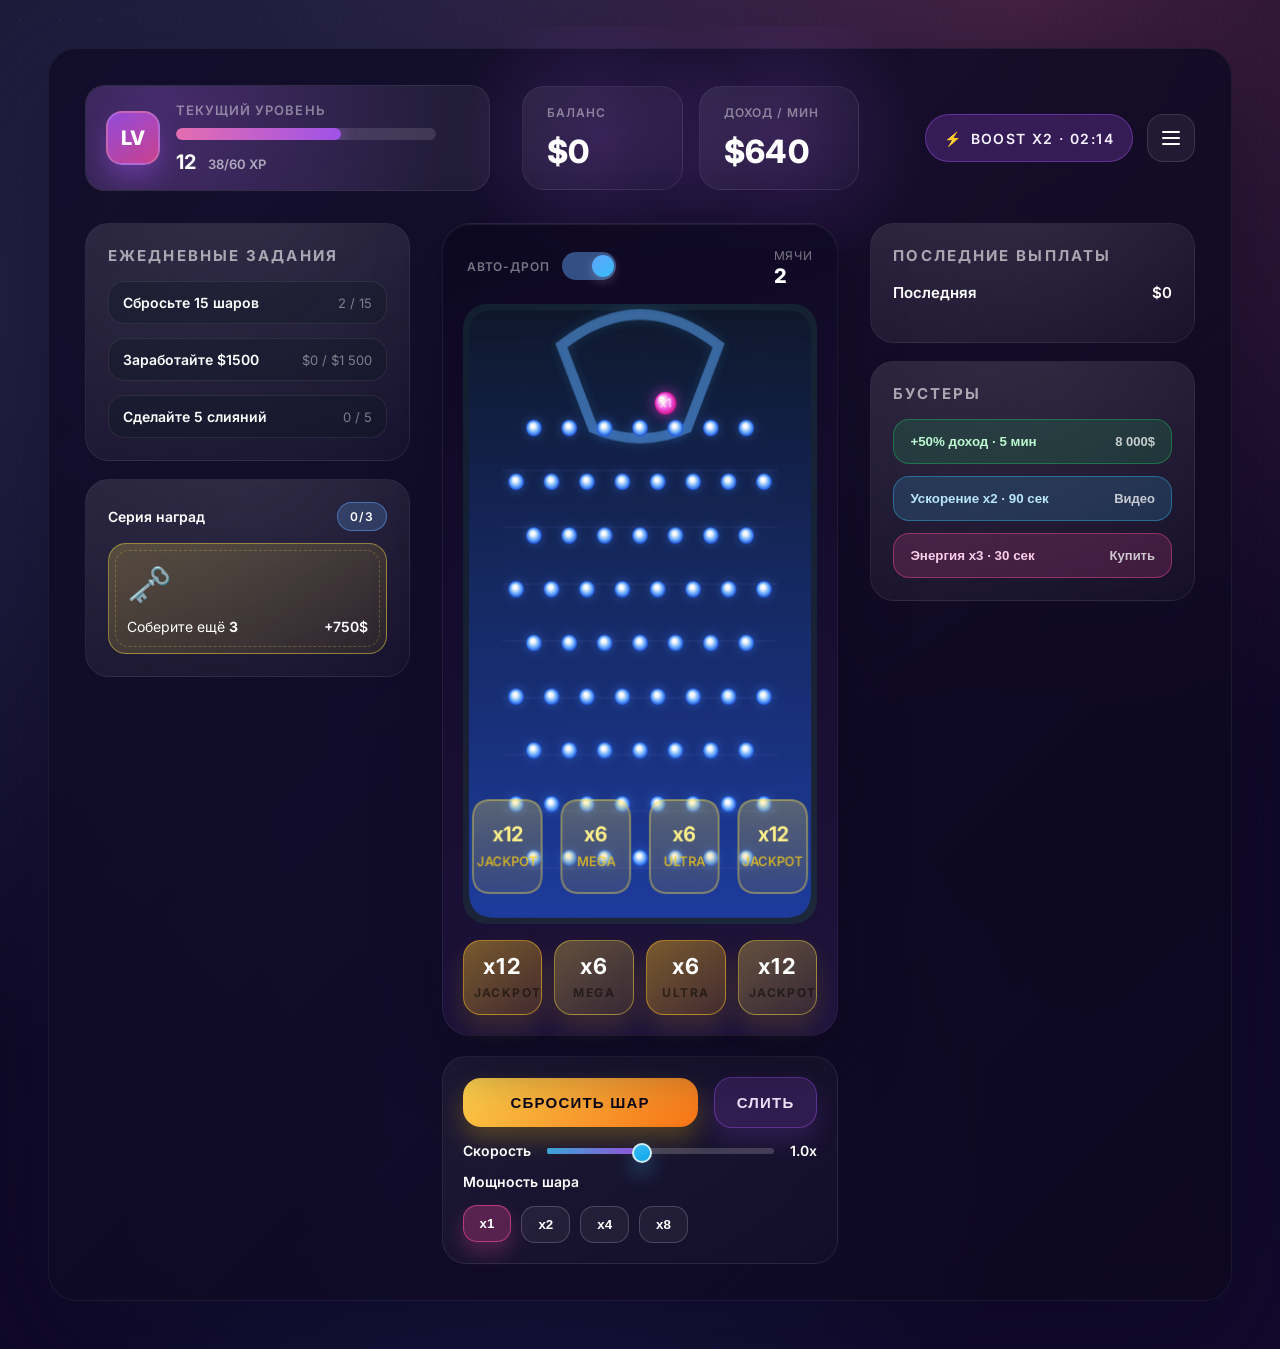
==== commit 8c24b5e6: "Improve coin drop interactivity" ====
--- a/assets/coin-drop-game.html
+++ b/assets/coin-drop-game.html
@@ -502,6 +502,7 @@
         display: block;
         background: radial-gradient(circle at 50% 0%, rgba(56, 189, 248, 0.08), transparent 65%),
           linear-gradient(160deg, rgba(17, 24, 39, 0.96), rgba(30, 41, 59, 0.94));
+        touch-action: none;
       }
 
       .slots {
@@ -1057,8 +1058,10 @@
       }
 
       function spawnBall(x = width / 2, power = state.dropPower) {
+        const safeMargin = ballRadius + 4;
+        const clampedX = Math.max(safeMargin, Math.min(width - safeMargin, x));
         balls.push({
-          x,
+          x: clampedX,
           y: 60,
           vx: (Math.random() - 0.5) * 1.4,
           vy: 1,
@@ -1068,6 +1071,11 @@
         missions[0].progress = Math.min(missions[0].progress + 1, missions[0].goal);
         updateMissionUI();
         updateBallCounter();
+      }
+
+      function manualDrop(x = width / 2 + (Math.random() - 0.5) * 80) {
+        spawnBall(x);
+        state.lastDrop = performance.now();
       }
 
       function mergeTopBalls() {
@@ -1423,23 +1431,44 @@
         requestAnimationFrame(loop);
       }
 
-      document.getElementById('dropButton').addEventListener('click', () => {
-        spawnBall(width / 2 + (Math.random() - 0.5) * 80);
-        state.lastDrop = performance.now();
+      const dropButton = document.getElementById('dropButton');
+      const mergeButton = document.getElementById('mergeButton');
+      const autoToggle = document.getElementById('autoToggle');
+
+      dropButton.addEventListener('pointerdown', (event) => {
+        event.preventDefault();
+        manualDrop();
       });
 
-      document.getElementById('mergeButton').addEventListener('click', () => {
+      dropButton.addEventListener('keydown', (event) => {
+        if (event.key === 'Enter' || event.key === ' ') {
+          event.preventDefault();
+          manualDrop();
+        }
+      });
+
+      mergeButton.addEventListener('pointerdown', (event) => {
+        event.preventDefault();
         mergeTopBalls();
       });
 
-      canvas.addEventListener('click', (event) => {
+      mergeButton.addEventListener('keydown', (event) => {
+        if (event.key === 'Enter' || event.key === ' ') {
+          event.preventDefault();
+          mergeTopBalls();
+        }
+      });
+
+      canvas.addEventListener('pointerdown', (event) => {
+        event.preventDefault();
         const rect = canvas.getBoundingClientRect();
         const x = ((event.clientX - rect.left) / rect.width) * width;
-        spawnBall(x);
-        state.lastDrop = performance.now();
+        manualDrop(x);
       });
 
-      document.getElementById('autoToggle').addEventListener('change', (event) => {
+      canvas.addEventListener('contextmenu', (event) => event.preventDefault());
+
+      autoToggle.addEventListener('change', (event) => {
         state.autoDrop = event.target.checked;
       });
 
@@ -1454,6 +1483,7 @@
       updateMissionUI();
       updateScoreUI();
       buildPegs();
+      state.lastDrop = performance.now() - state.autoDropInterval;
       requestAnimationFrame(loop);
     </script>
   </body>
